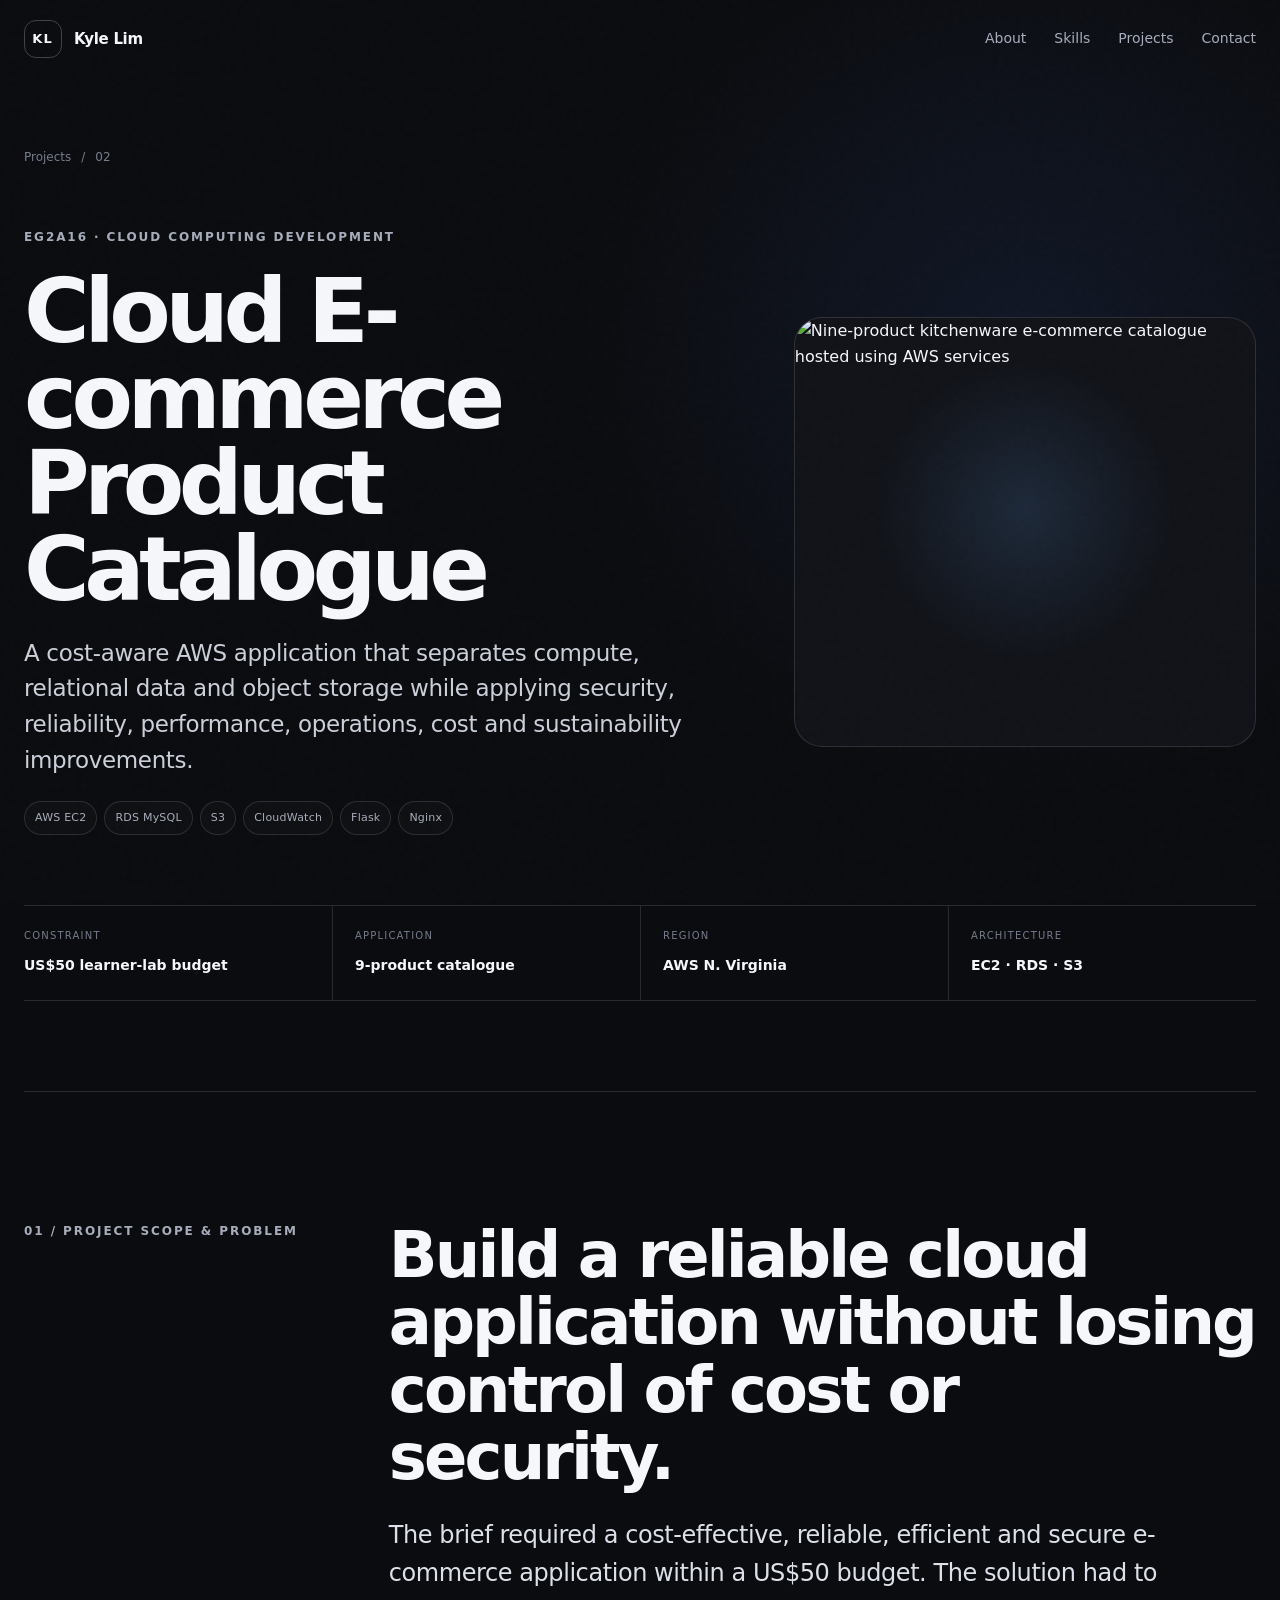
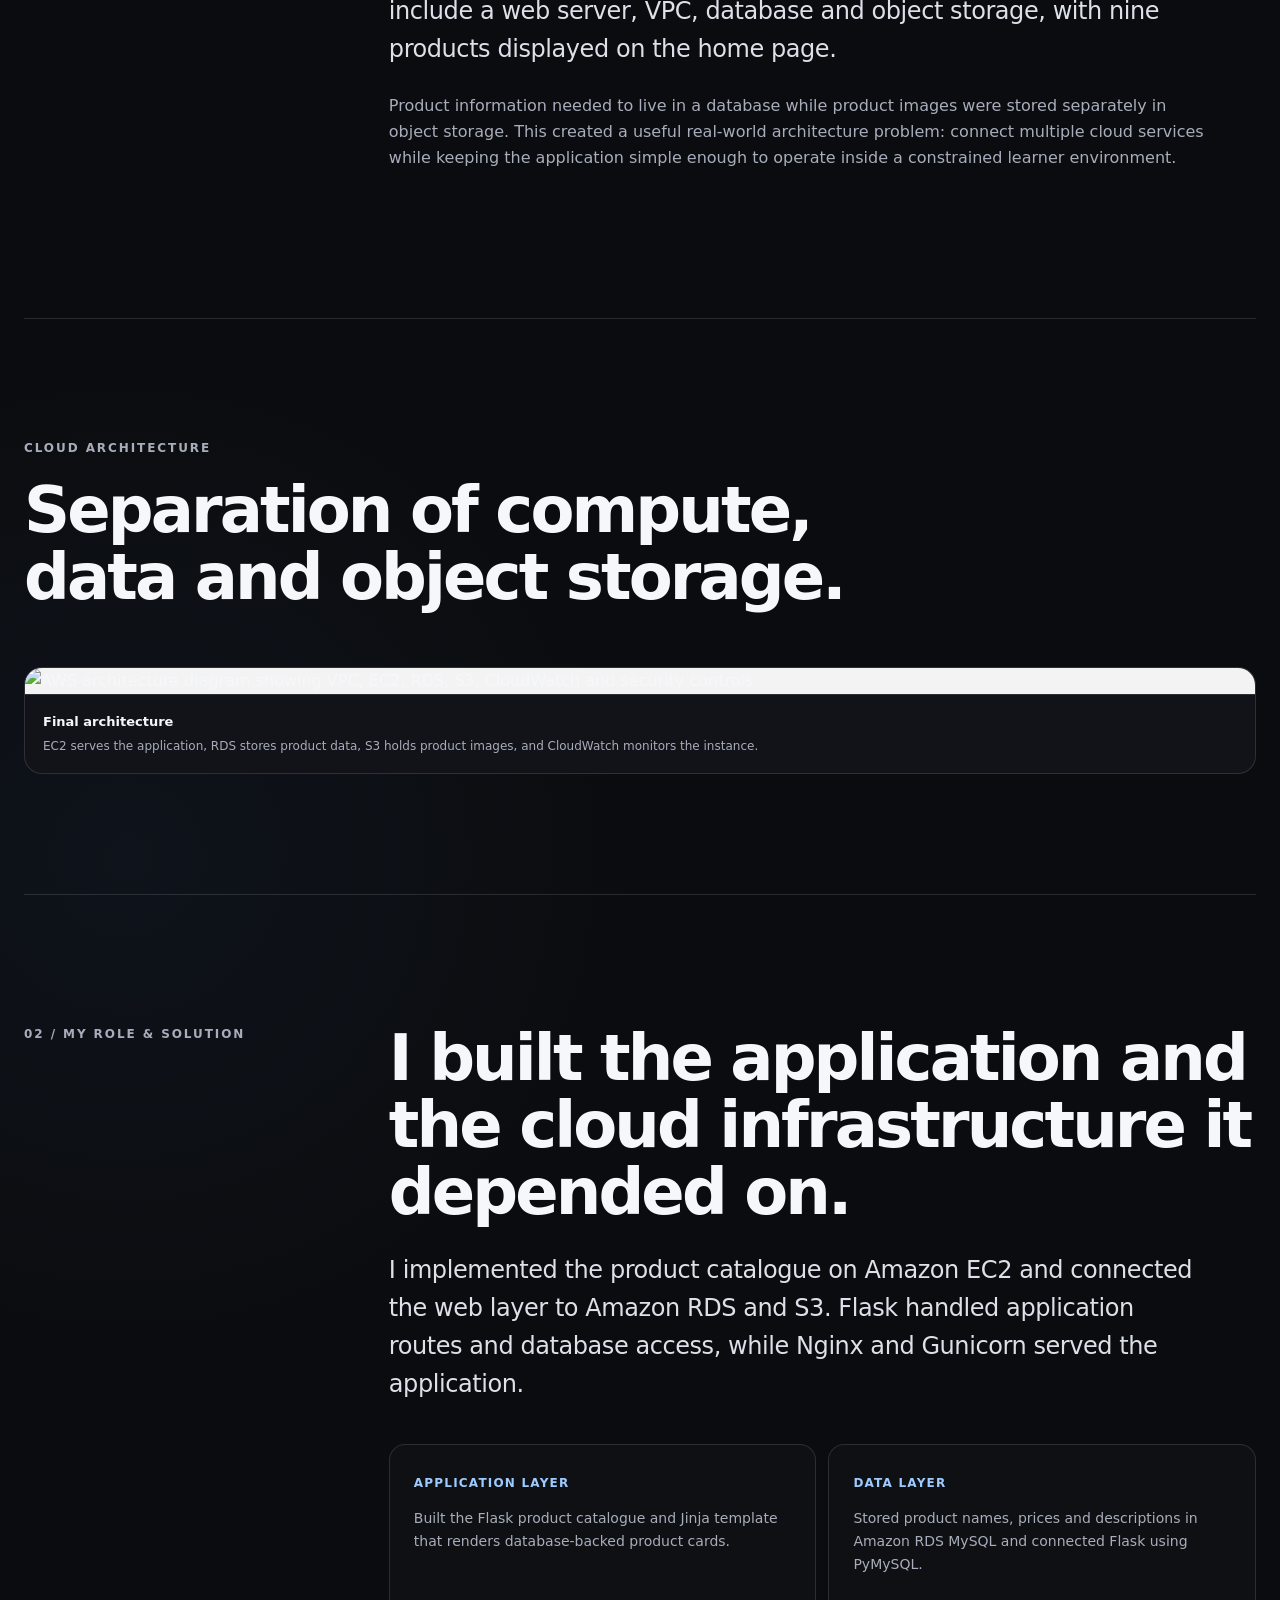
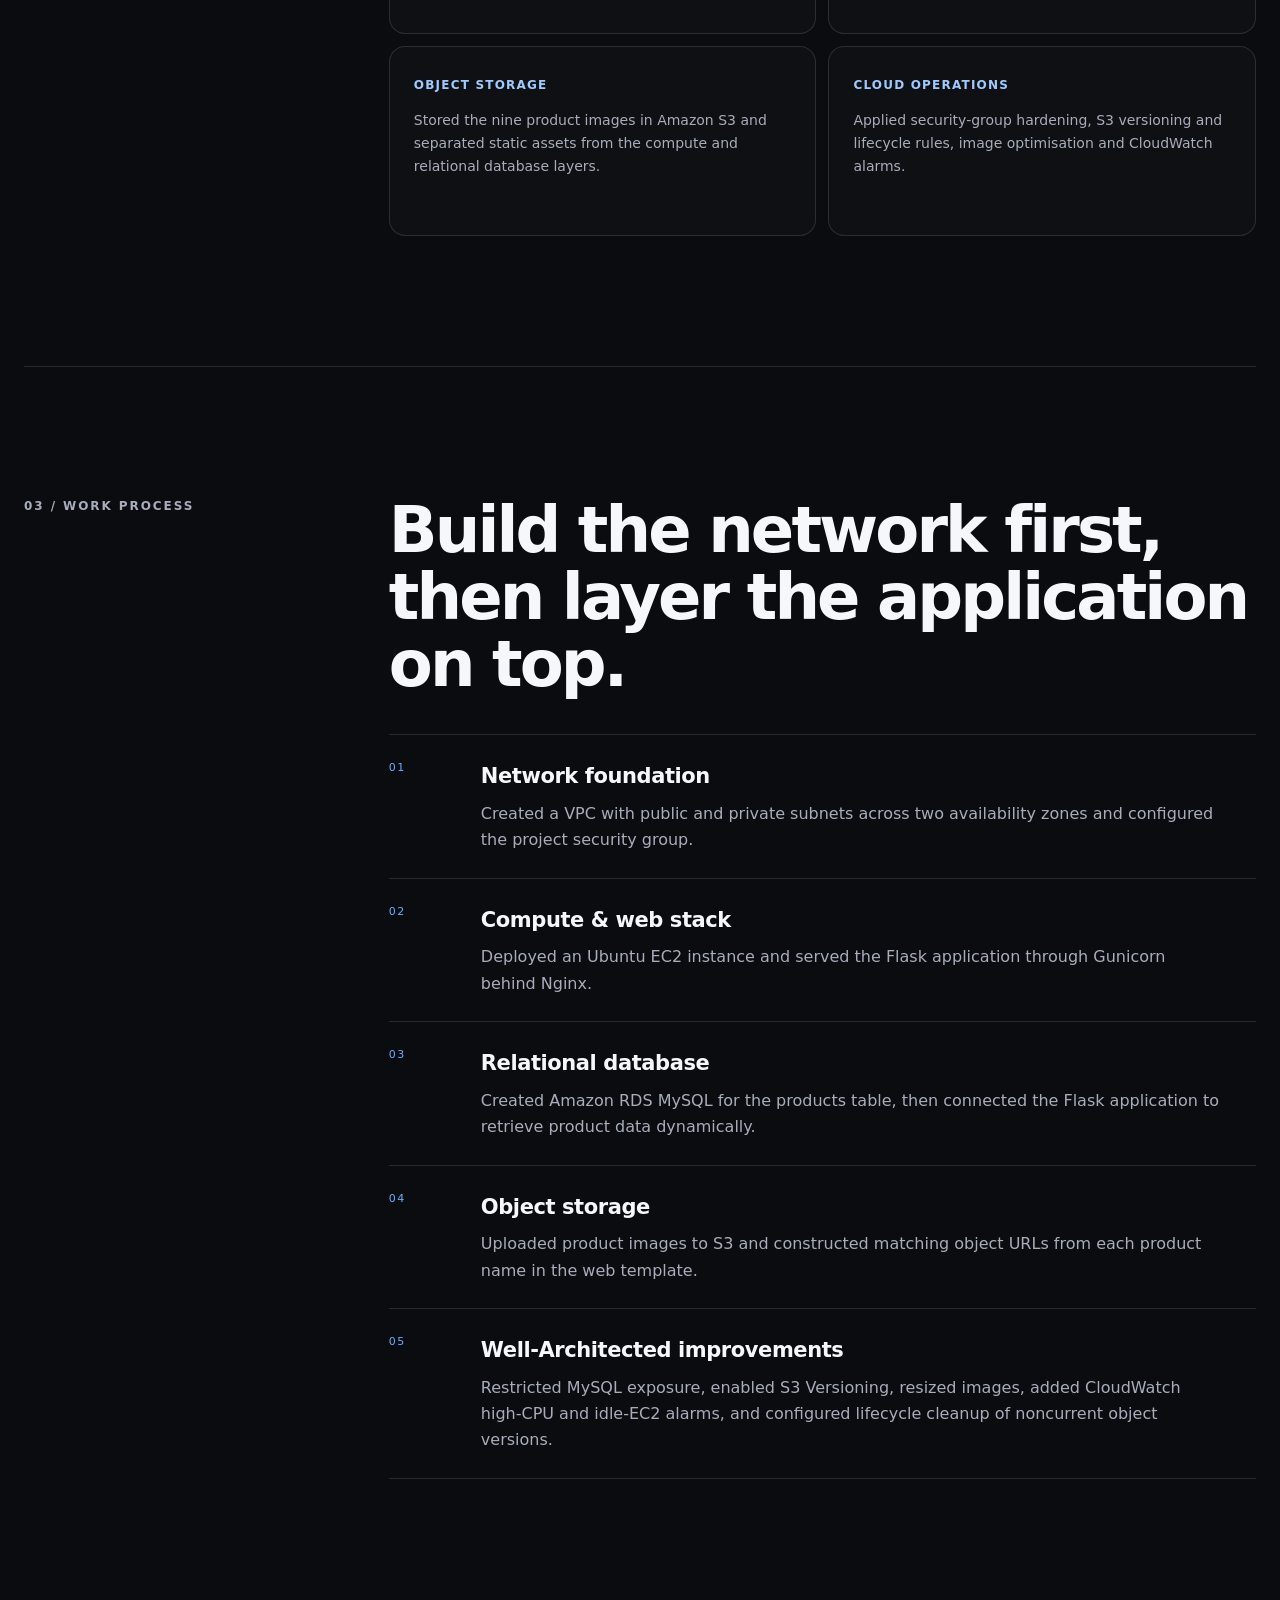
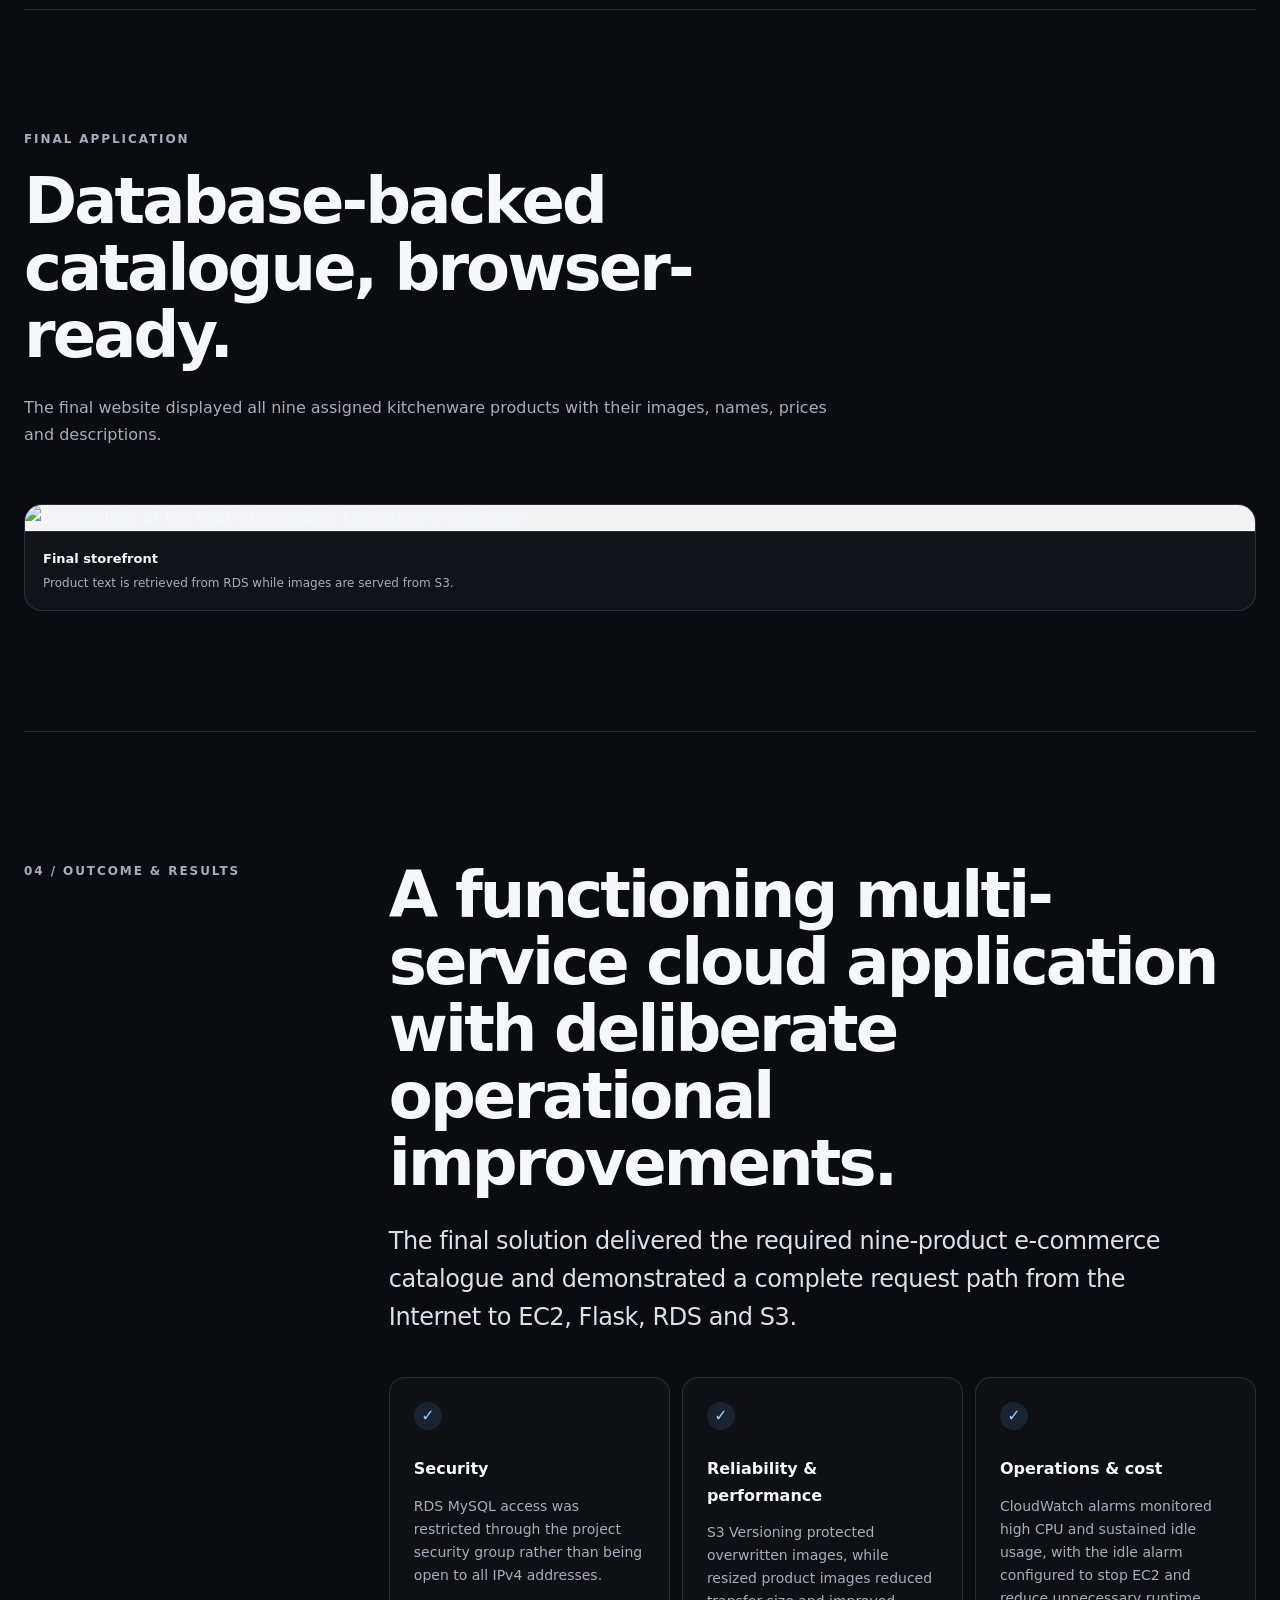
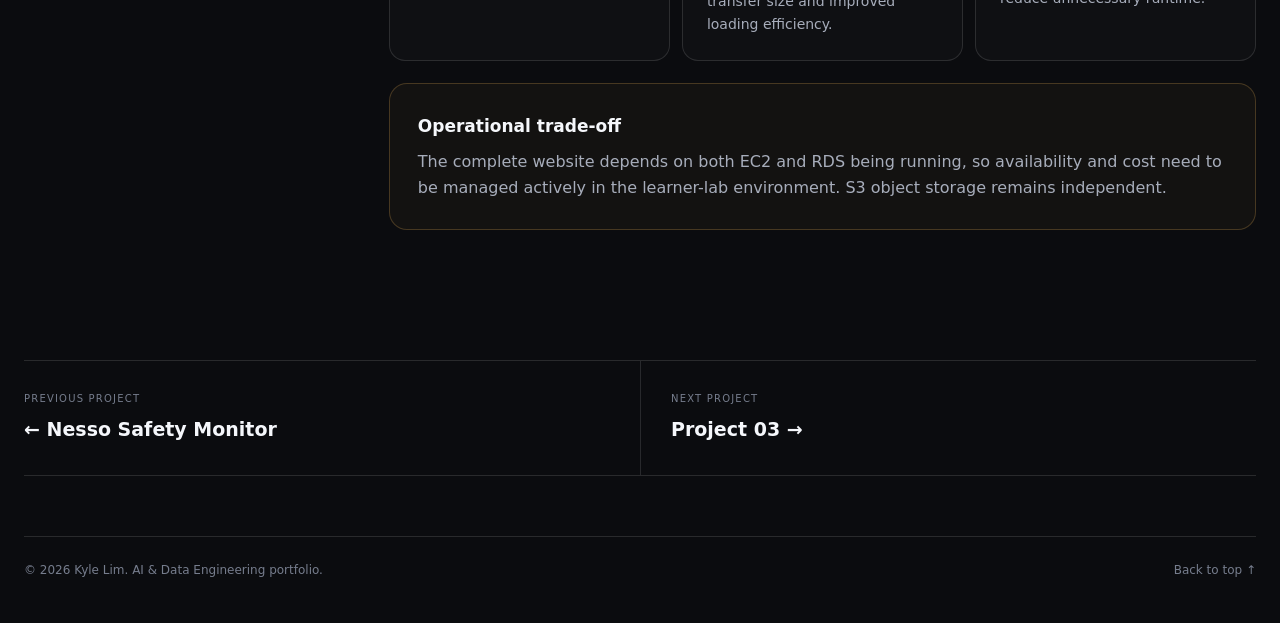
==== cloud.html @ de1dcc5e "Add files via upload" ====
<!doctype html>
<html lang="en">
<head>
  <meta charset="utf-8">
  <meta name="viewport" content="width=device-width, initial-scale=1">
  <meta name="description" content="Kyle Lim's AWS cloud computing project — a secure, cost-aware e-commerce product catalogue using EC2, RDS, S3 and CloudWatch.">
  <meta name="theme-color" content="#0b0c0f">
  <title>Cloud E-commerce Application — Kyle Lim</title>
  <link rel="icon" href="favicon.svg" type="image/svg+xml">
  <link rel="stylesheet" href="styles.css">
  <script src="profile-config.js" defer></script>
  <script src="script.js" defer></script>
</head>
<body>
  <a class="skip-link" href="#main">Skip to content</a>
  <div class="noise" aria-hidden="true"></div>
  <header class="site-header" data-header>
    <a class="brand" href="index.html" aria-label="Kyle Lim home"><span class="brand-mark">KL</span><span class="brand-name">Kyle Lim</span></a>
    <button class="menu-toggle" type="button" aria-label="Open navigation" aria-expanded="false" data-menu-toggle><span></span><span></span></button>
    <nav class="site-nav" data-nav aria-label="Primary navigation"><a href="index.html#about">About</a><a href="index.html#skills">Skills</a><a href="index.html#projects">Projects</a><a href="index.html#contact">Contact</a></nav>
  </header>

  <main id="main">
    <section class="case-hero section-shell cloud-case">
      <div class="case-breadcrumb reveal"><a href="index.html#projects">Projects</a><span>/</span><span>02</span></div>
      <div class="case-hero-grid">
        <div class="reveal">
          <div class="eyebrow">EG2A16 · CLOUD COMPUTING DEVELOPMENT</div>
          <h1>Cloud E-commerce Product Catalogue</h1>
          <p class="case-deck">A cost-aware AWS application that separates compute, relational data and object storage while applying security, reliability, performance, operations, cost and sustainability improvements.</p>
          <div class="case-tags"><span>AWS EC2</span><span>RDS MySQL</span><span>S3</span><span>CloudWatch</span><span>Flask</span><span>Nginx</span></div>
        </div>
        <div class="case-hero-visual case-hero-browser reveal reveal-delay">
          <img src="assets/cloud-storefront.jpg" alt="Nine-product kitchenware e-commerce catalogue hosted using AWS services">
        </div>
      </div>
      <div class="case-facts reveal">
        <div><span>Constraint</span><strong>US$50 learner-lab budget</strong></div>
        <div><span>Application</span><strong>9-product catalogue</strong></div>
        <div><span>Region</span><strong>AWS N. Virginia</strong></div>
        <div><span>Architecture</span><strong>EC2 · RDS · S3</strong></div>
      </div>
    </section>

    <section class="case-section section-shell">
      <div class="case-label reveal">01 / PROJECT SCOPE &amp; PROBLEM</div>
      <div class="case-copy reveal">
        <h2>Build a reliable cloud application without losing control of cost or security.</h2>
        <p class="large-copy">The brief required a cost-effective, reliable, efficient and secure e-commerce application within a US$50 budget. The solution had to include a web server, VPC, database and object storage, with nine products displayed on the home page.</p>
        <p>Product information needed to live in a database while product images were stored separately in object storage. This created a useful real-world architecture problem: connect multiple cloud services while keeping the application simple enough to operate inside a constrained learner environment.</p>
      </div>
    </section>

    <section class="media-section section-shell">
      <div class="section-heading reveal"><div class="section-kicker">CLOUD ARCHITECTURE</div><h2>Separation of compute, data and object storage.</h2></div>
      <figure class="media-card media-card-architecture reveal" data-lightbox>
        <img src="assets/cloud-architecture.jpg" alt="AWS architecture diagram showing VPC, EC2, RDS, S3, CloudWatch and security controls">
        <figcaption><strong>Final architecture</strong><span>EC2 serves the application, RDS stores product data, S3 holds product images, and CloudWatch monitors the instance.</span></figcaption>
      </figure>
    </section>

    <section class="case-section section-shell">
      <div class="case-label reveal">02 / MY ROLE &amp; SOLUTION</div>
      <div class="case-copy reveal">
        <h2>I built the application and the cloud infrastructure it depended on.</h2>
        <p class="large-copy">I implemented the product catalogue on Amazon EC2 and connected the web layer to Amazon RDS and S3. Flask handled application routes and database access, while Nginx and Gunicorn served the application.</p>
        <div class="role-grid">
          <article><span>Application layer</span><p>Built the Flask product catalogue and Jinja template that renders database-backed product cards.</p></article>
          <article><span>Data layer</span><p>Stored product names, prices and descriptions in Amazon RDS MySQL and connected Flask using PyMySQL.</p></article>
          <article><span>Object storage</span><p>Stored the nine product images in Amazon S3 and separated static assets from the compute and relational database layers.</p></article>
          <article><span>Cloud operations</span><p>Applied security-group hardening, S3 versioning and lifecycle rules, image optimisation and CloudWatch alarms.</p></article>
        </div>
      </div>
    </section>

    <section class="case-section section-shell">
      <div class="case-label reveal">03 / WORK PROCESS</div>
      <div class="case-copy reveal">
        <h2>Build the network first, then layer the application on top.</h2>
        <div class="process-list">
          <div class="process-step"><span>01</span><div><h3>Network foundation</h3><p>Created a VPC with public and private subnets across two availability zones and configured the project security group.</p></div></div>
          <div class="process-step"><span>02</span><div><h3>Compute &amp; web stack</h3><p>Deployed an Ubuntu EC2 instance and served the Flask application through Gunicorn behind Nginx.</p></div></div>
          <div class="process-step"><span>03</span><div><h3>Relational database</h3><p>Created Amazon RDS MySQL for the products table, then connected the Flask application to retrieve product data dynamically.</p></div></div>
          <div class="process-step"><span>04</span><div><h3>Object storage</h3><p>Uploaded product images to S3 and constructed matching object URLs from each product name in the web template.</p></div></div>
          <div class="process-step"><span>05</span><div><h3>Well-Architected improvements</h3><p>Restricted MySQL exposure, enabled S3 Versioning, resized images, added CloudWatch high-CPU and idle-EC2 alarms, and configured lifecycle cleanup of noncurrent object versions.</p></div></div>
        </div>
      </div>
    </section>

    <section class="media-section section-shell">
      <div class="section-heading reveal"><div class="section-kicker">FINAL APPLICATION</div><h2>Database-backed catalogue, browser-ready.</h2><p>The final website displayed all nine assigned kitchenware products with their images, names, prices and descriptions.</p></div>
      <figure class="media-card media-card-architecture reveal" data-lightbox>
        <img src="assets/cloud-storefront.jpg" alt="Screenshots of the final nine-product kitchenware catalogue">
        <figcaption><strong>Final storefront</strong><span>Product text is retrieved from RDS while images are served from S3.</span></figcaption>
      </figure>
    </section>

    <section class="case-section section-shell">
      <div class="case-label reveal">04 / OUTCOME &amp; RESULTS</div>
      <div class="case-copy reveal">
        <h2>A functioning multi-service cloud application with deliberate operational improvements.</h2>
        <p class="large-copy">The final solution delivered the required nine-product e-commerce catalogue and demonstrated a complete request path from the Internet to EC2, Flask, RDS and S3.</p>
        <div class="outcome-grid">
          <article><span class="outcome-icon">✓</span><strong>Security</strong><p>RDS MySQL access was restricted through the project security group rather than being open to all IPv4 addresses.</p></article>
          <article><span class="outcome-icon">✓</span><strong>Reliability &amp; performance</strong><p>S3 Versioning protected overwritten images, while resized product images reduced transfer size and improved loading efficiency.</p></article>
          <article><span class="outcome-icon">✓</span><strong>Operations &amp; cost</strong><p>CloudWatch alarms monitored high CPU and sustained idle usage, with the idle alarm configured to stop EC2 and reduce unnecessary runtime.</p></article>
        </div>
        <div class="limitations"><h3>Operational trade-off</h3><p>The complete website depends on both EC2 and RDS being running, so availability and cost need to be managed actively in the learner-lab environment. S3 object storage remains independent.</p></div>
      </div>
    </section>

    <nav class="next-project section-shell" aria-label="Project navigation">
      <a href="nesso.html"><span>Previous project</span><strong>← Nesso Safety Monitor</strong></a>
      <a href="project3.html"><span>Next project</span><strong>Project 03 →</strong></a>
    </nav>
  </main>
  <footer class="site-footer section-shell"><p>© 2026 Kyle Lim. AI &amp; Data Engineering portfolio.</p><a href="#main">Back to top ↑</a></footer>
  <div class="lightbox" data-lightbox-modal aria-hidden="true"><button type="button" aria-label="Close image" data-lightbox-close>×</button><img alt="Expanded project image" data-lightbox-image></div>
</body>
</html>
---- styles.css ----
:root {
  --bg: #0b0c0f;
  --bg-soft: #111318;
  --panel: #151820;
  --panel-2: #1a1e27;
  --text: #f5f7fb;
  --muted: #a7adbb;
  --muted-2: #767d8d;
  --line: rgba(255,255,255,.12);
  --line-strong: rgba(255,255,255,.22);
  --accent: #68adff;
  --accent-2: #9ecbff;
  --max: 1240px;
  --radius: 22px;
  --header-h: 78px;
}
* { box-sizing: border-box; }
html { scroll-behavior: smooth; }
body {
  margin: 0;
  color: var(--text);
  background:
    radial-gradient(circle at 80% 5%, rgba(72,126,255,.10), transparent 28rem),
    radial-gradient(circle at 10% 35%, rgba(73,162,255,.05), transparent 32rem),
    var(--bg);
  font-family: Inter, ui-sans-serif, system-ui, -apple-system, BlinkMacSystemFont, "Segoe UI", sans-serif;
  font-size: 16px;
  line-height: 1.65;
  text-rendering: optimizeLegibility;
}
a { color: inherit; text-decoration: none; }
img, video { display: block; max-width: 100%; }
button { font: inherit; }
::selection { background: var(--accent); color: #07101a; }
.noise { position: fixed; inset: 0; pointer-events: none; z-index: 99; opacity: .025; background-image: url("data:image/svg+xml,%3Csvg viewBox='0 0 180 180' xmlns='http://www.w3.org/2000/svg'%3E%3Cfilter id='n'%3E%3CfeTurbulence type='fractalNoise' baseFrequency='.9' numOctaves='4' stitchTiles='stitch'/%3E%3C/filter%3E%3Crect width='100%25' height='100%25' filter='url(%23n)' opacity='.7'/%3E%3C/svg%3E"); }
.skip-link { position: fixed; top: 10px; left: 10px; z-index: 200; padding: 10px 14px; color: #000; background: #fff; transform: translateY(-150%); transition: transform .2s ease; border-radius: 8px; }
.skip-link:focus { transform: translateY(0); }
.section-shell { width: min(calc(100% - 48px), var(--max)); margin-inline: auto; }
.site-header { position: sticky; top: 0; z-index: 80; height: var(--header-h); display: flex; align-items: center; justify-content: space-between; width: min(calc(100% - 48px), var(--max)); margin-inline: auto; transition: background .25s ease, border-color .25s ease, backdrop-filter .25s ease; }
.site-header.scrolled { background: rgba(11,12,15,.78); border-bottom: 1px solid var(--line); backdrop-filter: blur(18px); width: 100%; padding-inline: max(24px, calc((100vw - var(--max))/2)); }
.brand { display: inline-flex; align-items: center; gap: 12px; font-weight: 760; letter-spacing: -.02em; }
.brand-mark { display: grid; place-items: center; width: 38px; height: 38px; border: 1px solid var(--line-strong); border-radius: 12px; font-size: 13px; letter-spacing: .08em; }
.brand-name { font-size: 15px; }
.site-nav { display: flex; align-items: center; gap: 28px; color: var(--muted); font-size: 14px; }
.site-nav a { position: relative; transition: color .2s ease; }
.site-nav a::after { content: ""; position: absolute; left: 0; right: 100%; bottom: -6px; height: 1px; background: var(--text); transition: right .2s ease; }
.site-nav a:hover, .site-nav a:focus-visible { color: var(--text); }
.site-nav a:hover::after, .site-nav a:focus-visible::after { right: 0; }
.menu-toggle { display: none; width: 42px; height: 42px; border: 1px solid var(--line); border-radius: 12px; background: transparent; color: #fff; padding: 12px; }
.menu-toggle span { display: block; height: 1px; background: currentColor; margin: 5px 0; }
.hero { position: relative; min-height: calc(100vh - var(--header-h)); display: grid; grid-template-columns: 1.15fr .65fr; gap: clamp(48px, 7vw, 110px); align-items: center; padding: 90px 0 120px; overflow: hidden; }
.hero-grid { position: absolute; width: 680px; height: 680px; right: -210px; top: 5%; opacity: .16; background-image: linear-gradient(var(--line) 1px, transparent 1px), linear-gradient(90deg, var(--line) 1px, transparent 1px); background-size: 42px 42px; mask-image: radial-gradient(circle, #000 0%, transparent 70%); pointer-events: none; }
.eyebrow, .section-kicker, .case-label { font-size: 12px; text-transform: uppercase; letter-spacing: .16em; color: var(--muted); font-weight: 730; }
.status-dot { display: inline-block; width: 7px; height: 7px; background: var(--accent); border-radius: 50%; margin-right: 8px; box-shadow: 0 0 18px rgba(104,173,255,.7); }
.hero h1, .case-hero h1, .placeholder-page h1 { margin: 20px 0 24px; font-size: clamp(54px, 7.2vw, 104px); line-height: .96; letter-spacing: -.062em; max-width: 950px; }
.text-accent { color: var(--accent-2); }
.hero-lede, .case-deck { max-width: 740px; font-size: clamp(18px, 2vw, 23px); line-height: 1.55; color: #cbd0da; letter-spacing: -.015em; }
.hero-lede strong { color: #fff; }
.hero-actions { display: flex; flex-wrap: wrap; gap: 12px; margin-top: 34px; }
.button { display: inline-flex; gap: 12px; align-items: center; justify-content: center; padding: 13px 18px; border-radius: 12px; border: 1px solid var(--line); font-size: 14px; font-weight: 700; transition: transform .2s ease, border-color .2s ease, background .2s ease; }
.button:hover { transform: translateY(-2px); }
.button-primary { background: #f7f8fa; color: #0a0c10; border-color: #f7f8fa; }
.button-ghost:hover { border-color: var(--line-strong); background: rgba(255,255,255,.04); }
.profile-link.is-placeholder { opacity: .55; cursor: not-allowed; }
.profile-link.is-placeholder::after { content: " · add link"; font-size: 10px; color: var(--muted-2); }
.hero-proof { display: flex; flex-wrap: wrap; gap: 8px; margin-top: 42px; }
.hero-proof span, .project-tags span, .case-tags span { padding: 7px 10px; border: 1px solid var(--line); border-radius: 999px; font-size: 11px; letter-spacing: .02em; color: var(--muted); background: rgba(255,255,255,.018); }
.portrait-card { align-self: stretch; max-height: 610px; min-height: 500px; background: linear-gradient(145deg, rgba(255,255,255,.06), rgba(255,255,255,.015)); border: 1px solid var(--line); border-radius: 28px; overflow: hidden; display: grid; grid-template-rows: 1fr auto; box-shadow: 0 35px 80px rgba(0,0,0,.28); }
.portrait-placeholder { display: grid; place-items: end start; position: relative; min-height: 430px; padding: 30px; background: radial-gradient(circle at 50% 40%, rgba(104,173,255,.13), transparent 32%), linear-gradient(135deg,#171a21,#0f1116); }
.portrait-crosshair { position: absolute; inset: 14%; border: 1px dashed rgba(255,255,255,.17); border-radius: 50% 50% 42% 42%; }
.portrait-crosshair::before, .portrait-crosshair::after { content:""; position:absolute; background:rgba(255,255,255,.13); }
.portrait-crosshair::before { width:1px; top:-14%; bottom:-14%; left:50%; }
.portrait-crosshair::after { height:1px; left:-14%; right:-14%; top:50%; }
.portrait-placeholder p { position: relative; z-index: 1; margin: 0; font-size: 13px; color: var(--muted); }
.portrait-placeholder strong { color: #fff; font-size: 16px; }
.portrait-meta { display: flex; justify-content: space-between; gap: 20px; padding: 18px 20px; border-top: 1px solid var(--line); font-size: 12px; color: var(--muted); }
.split-section { display: grid; grid-template-columns: .34fr 1fr; gap: 70px; padding: 130px 0; border-top: 1px solid var(--line); }
.section-content { max-width: 900px; }
.section-content h2, .section-heading h2, .architecture-section h2, .case-copy h2, .contact-copy h2, .todo-box h2 { margin: 0 0 26px; font-size: clamp(36px, 5vw, 68px); line-height: 1.05; letter-spacing: -.045em; }
.section-content p, .section-heading p, .case-copy > p, .contact-copy p { color: var(--muted); max-width: 820px; }
.large-copy { color: #dce0e8 !important; font-size: clamp(19px, 2vw, 24px); line-height: 1.58; letter-spacing: -.018em; }
.about-cards { display: grid; grid-template-columns: repeat(2, minmax(0,1fr)); gap: 12px; margin-top: 40px; }
.mini-card { padding: 22px; border: 1px solid var(--line); border-radius: 16px; background: rgba(255,255,255,.018); }
.mini-card strong { display: block; margin-top: 7px; font-size: 16px; line-height: 1.35; }
.mini-label { color: var(--muted-2); text-transform: uppercase; letter-spacing: .12em; font-size: 10px; }
.skills-section { padding: 120px 0; border-top: 1px solid var(--line); }
.skills-grid { display: grid; grid-template-columns: repeat(auto-fit,minmax(220px,1fr)); gap: 12px; margin-top: 34px; }
.skill-card { min-height: 270px; padding: 24px; border: 1px solid var(--line); border-radius: 18px; background: linear-gradient(150deg,rgba(255,255,255,.035),rgba(255,255,255,.01)); display: flex; flex-direction: column; }
.skill-index { font-size: 11px; color: var(--accent); letter-spacing: .14em; }
.skill-card h3 { margin: auto 0 12px; font-size: 22px; letter-spacing: -.025em; }
.skill-card p { margin: 0; color: var(--muted); font-size: 14px; }
.projects-section { padding: 130px 0; border-top: 1px solid var(--line); }
.section-heading { max-width: 850px; margin-bottom: 56px; }
.section-heading .section-kicker { margin-bottom: 18px; }
.project-card { border: 1px solid var(--line); border-radius: 24px; overflow: hidden; background: rgba(255,255,255,.018); }
.project-card-featured { display: grid; grid-template-columns: 1.05fr .95fr; min-height: 520px; }
.project-media { position: relative; min-height: 390px; overflow: hidden; background: radial-gradient(circle at 50% 45%,rgba(104,173,255,.14),transparent 45%), #111319; }
.project-media img { width: 100%; height: 100%; object-fit: cover; transition: transform .7s cubic-bezier(.2,.7,.2,1), filter .5s ease; }
.project-card-featured .project-media img { object-fit: contain; padding: 12%; }
.project-media-overlay { position: absolute; inset: 0; background: linear-gradient(to top,rgba(0,0,0,.3),transparent 40%); pointer-events:none; }
.project-media:hover img { transform: scale(1.035); }
.project-number { position: absolute; top: 18px; left: 18px; width: 44px; height: 44px; display: grid; place-items: center; border-radius: 12px; border: 1px solid rgba(255,255,255,.2); background: rgba(5,7,10,.55); backdrop-filter: blur(10px); font-size: 12px; }
.project-info { padding: clamp(28px,4vw,54px); display: flex; flex-direction: column; align-items: flex-start; }
.project-tags, .case-tags { display: flex; flex-wrap: wrap; gap: 7px; }
.project-info h3 { margin: 22px 0 16px; font-size: clamp(28px,3vw,44px); line-height: 1.05; letter-spacing: -.045em; }
.project-info p { color: var(--muted); max-width: 560px; }
.project-role { margin-top: auto; padding-top: 28px; display: grid; gap: 4px; }
.project-role span { color: var(--muted-2); font-size: 11px; text-transform: uppercase; letter-spacing: .1em; }
.project-role strong { font-size: 14px; }
.text-link { margin-top: 24px; font-size: 14px; font-weight: 750; border-bottom: 1px solid var(--line-strong); padding-bottom: 4px; }
.project-grid-two { display: grid; grid-template-columns: repeat(2,minmax(0,1fr)); gap: 14px; margin-top: 14px; }
.project-card-compact .project-media { height: 310px; min-height: 0; }
.cloud-media img { object-fit: cover; object-position: center; }
.project-placeholder { border-style: dashed; }
.placeholder-media { display: grid; place-items: center; background: linear-gradient(135deg,#11141a,#161a23); }
.placeholder-symbol, .placeholder-big { font-size: clamp(80px,12vw,190px); line-height: 1; font-weight: 820; letter-spacing: -.08em; color: rgba(255,255,255,.045); }
.statement-section { padding: 140px 0; border-top: 1px solid var(--line); border-bottom: 1px solid var(--line); }
.statement-label { color: var(--accent); font-size: 11px; letter-spacing: .16em; font-weight: 760; }
.statement-section blockquote { margin: 18px 0 0; max-width: 1050px; font-size: clamp(36px,5.5vw,74px); line-height: 1.05; letter-spacing: -.05em; }
.contact-section { display: grid; grid-template-columns: 1fr 1fr; gap: 80px; padding: 130px 0; }
.contact-links { border-top: 1px solid var(--line); }
.contact-link { display: flex; justify-content: space-between; align-items: center; border-bottom: 1px solid var(--line); padding: 22px 2px; font-size: 22px; transition: padding .2s ease, color .2s ease; }
.contact-link:hover { padding-left: 10px; color: var(--accent-2); }
.site-footer { padding: 24px 0 42px; border-top: 1px solid var(--line); display: flex; justify-content: space-between; gap: 20px; color: var(--muted-2); font-size: 12px; }
.site-footer p { margin: 0; }
/* case studies */
.case-hero { padding: 70px 0 90px; }
.case-breadcrumb { display:flex; gap:10px; color:var(--muted-2); font-size:12px; margin-bottom: 60px; }
.case-breadcrumb a:hover { color:var(--text); }
.case-hero-grid { display:grid; grid-template-columns:1.06fr .7fr; gap:70px; align-items:center; }
.case-hero h1 { font-size: clamp(52px,7vw,96px); }
.case-hero-visual { min-height: 430px; border:1px solid var(--line); border-radius:28px; background:radial-gradient(circle at 50% 45%,rgba(104,173,255,.14),transparent 45%),#111319; display:grid; place-items:center; overflow:hidden; }
.case-hero-visual img { width:80%; height:80%; object-fit:contain; }
.case-hero-browser img { width:100%; height:100%; object-fit:cover; }
.case-facts { display:grid; grid-template-columns:repeat(4,minmax(0,1fr)); border-top:1px solid var(--line); border-bottom:1px solid var(--line); margin-top:70px; }
.case-facts div { padding:22px 18px 22px 0; }
.case-facts div + div { border-left:1px solid var(--line); padding-left:22px; }
.case-facts span { display:block; color:var(--muted-2); font-size:10px; letter-spacing:.12em; text-transform:uppercase; margin-bottom:7px; }
.case-facts strong { font-size:14px; }
.case-section { display:grid; grid-template-columns:.34fr 1fr; gap:70px; padding:130px 0; border-top:1px solid var(--line); }
.case-copy { max-width:900px; }
.role-grid, .outcome-grid { display:grid; grid-template-columns:repeat(2,minmax(0,1fr)); gap:12px; margin-top:40px; }
.role-grid article, .outcome-grid article { padding:24px; min-height:190px; border:1px solid var(--line); border-radius:16px; background:rgba(255,255,255,.018); }
.role-grid article span { color:var(--accent-2); font-size:12px; text-transform:uppercase; letter-spacing:.1em; font-weight:700; }
.role-grid p, .outcome-grid p { color:var(--muted); font-size:14px; margin:12px 0 0; }
.architecture-section { padding:110px 0; border-top:1px solid var(--line); }
.architecture-section h2 { margin-top:16px; max-width:800px; }
.pipeline { display:grid; grid-template-columns:1fr auto 1fr auto 1.15fr auto 1.25fr auto 1fr; gap:9px; align-items:stretch; margin-top:48px; }
.pipeline-node { min-height:155px; padding:20px; border:1px solid var(--line); border-radius:16px; display:flex; flex-direction:column; background:linear-gradient(145deg,rgba(255,255,255,.035),rgba(255,255,255,.012)); }
.node-no { color:var(--accent); font-size:10px; letter-spacing:.12em; }
.pipeline-node strong { margin-top:auto; font-size:17px; }
.pipeline-node small { color:var(--muted); font-size:11px; margin-top:5px; line-height:1.4; }
.pipeline-arrow { display:grid; place-items:center; color:var(--muted-2); }
.process-list { margin-top:36px; border-top:1px solid var(--line); }
.process-step { display:grid; grid-template-columns:72px 1fr; gap:20px; padding:24px 0; border-bottom:1px solid var(--line); }
.process-step > span { color:var(--accent); font-size:11px; letter-spacing:.12em; }
.process-step h3 { margin:0 0 7px; font-size:21px; letter-spacing:-.02em; }
.process-step p { margin:0; color:var(--muted); max-width:740px; }
.media-section { padding:120px 0; border-top:1px solid var(--line); }
.media-grid { display:grid; grid-template-columns:repeat(2,minmax(0,1fr)); gap:12px; }
.media-card { margin:0; border:1px solid var(--line); border-radius:18px; overflow:hidden; background:#111319; cursor:zoom-in; }
.media-card img { width:100%; aspect-ratio:16/9; object-fit:cover; }
.media-card-wide { grid-column:span 2; }
.media-card-wide img { aspect-ratio:2.2/1; object-fit:cover; }
.media-card-architecture img { aspect-ratio:auto; max-height:780px; object-fit:contain; background:#f3f3f3; }
.media-card figcaption { display:grid; gap:4px; padding:16px 18px; border-top:1px solid var(--line); }
.media-card figcaption strong { font-size:13px; }
.media-card figcaption span { color:var(--muted); font-size:12px; }
.video-card { margin-top:12px; display:grid; grid-template-columns:1.55fr .45fr; border:1px solid var(--line); border-radius:18px; overflow:hidden; background:#111319; }
.video-card video { width:100%; height:100%; max-height:620px; background:#050506; }
.video-caption { padding:26px; border-left:1px solid var(--line); align-self:stretch; }
.video-caption span { color:var(--accent-2); font-size:12px; font-weight:700; text-transform:uppercase; letter-spacing:.1em; }
.video-caption p { color:var(--muted); font-size:14px; }
.outcome-grid { grid-template-columns:repeat(3,minmax(0,1fr)); }
.outcome-icon { display:grid; place-items:center; width:28px; height:28px; border-radius:50%; background:rgba(104,173,255,.12); color:var(--accent-2); margin-bottom:26px; }
.outcome-grid strong { display:block; font-size:16px; }
.limitations { margin-top:22px; padding:28px; border:1px solid rgba(255,193,92,.22); background:rgba(255,193,92,.035); border-radius:18px; }
.limitations h3 { margin:0 0 8px; font-size:17px; }
.limitations p { margin:0; color:var(--muted); }
.next-project { display:grid; grid-template-columns:1fr 1fr; border-top:1px solid var(--line); border-bottom:1px solid var(--line); margin-bottom:60px; }
.next-project a { padding:30px 0; display:flex; flex-direction:column; gap:6px; }
.next-project a + a { border-left:1px solid var(--line); padding-left:30px; }
.next-project span { color:var(--muted-2); font-size:10px; text-transform:uppercase; letter-spacing:.12em; }
.next-project strong { font-size:19px; }
.lightbox { position:fixed; inset:0; z-index:150; background:rgba(0,0,0,.9); display:none; place-items:center; padding:60px; }
.lightbox.open { display:grid; }
.lightbox img { max-width:min(1400px,95vw); max-height:85vh; border-radius:10px; box-shadow:0 25px 90px rgba(0,0,0,.55); }
.lightbox button { position:absolute; top:22px; right:28px; width:46px; height:46px; border:1px solid var(--line-strong); color:#fff; background:rgba(255,255,255,.05); border-radius:50%; font-size:28px; cursor:pointer; }
.placeholder-page { padding:70px 0 120px; }
.placeholder-page-grid { display:grid; grid-template-columns:1fr .35fr; gap:60px; align-items:center; min-height:530px; }
.todo-box { max-width:920px; padding-top:70px; border-top:1px solid var(--line); }
.todo-box ol { list-style:none; padding:0; margin:35px 0 0; counter-reset:todo; }
.todo-box li { counter-increment:todo; display:grid; grid-template-columns:280px 1fr; gap:30px; padding:22px 0; border-top:1px solid var(--line); }
.todo-box li::before { content:"0" counter(todo); color:var(--accent); font-size:11px; letter-spacing:.12em; grid-column:1; }
.todo-box li strong { grid-column:1; }
.todo-box li span { grid-column:2; grid-row:1 / span 2; color:var(--muted); }
.submission-warning { max-width:920px; margin-top:40px; padding:18px 20px; border:1px solid rgba(255,193,92,.25); border-radius:14px; color:#d8c39f; background:rgba(255,193,92,.04); }
/* reveal */
.reveal { opacity:0; transform:translateY(18px); transition:opacity .75s ease, transform .75s cubic-bezier(.2,.7,.2,1); }
.reveal.visible { opacity:1; transform:none; }
.reveal-delay { transition-delay:.12s; }
.reveal-delay-1 { transition-delay:.08s; }.reveal-delay-2 { transition-delay:.16s; }.reveal-delay-3 { transition-delay:.24s; }
@media (max-width: 980px) {
  .hero, .case-hero-grid { grid-template-columns:1fr; }
  .hero { padding-top:70px; }
  .portrait-card { min-height:420px; max-height:none; }
  .portrait-placeholder { min-height:350px; }
  .skills-grid { grid-template-columns:repeat(2,1fr); }
  .project-card-featured { grid-template-columns:1fr; }
  .project-card-featured .project-media { min-height:410px; }
  .project-grid-two { grid-template-columns:1fr; }
  .case-facts { grid-template-columns:repeat(2,1fr); }
  .case-facts div:nth-child(3) { border-left:0; border-top:1px solid var(--line); }
  .case-facts div:nth-child(4) { border-top:1px solid var(--line); }
  .pipeline { grid-template-columns:1fr; }
  .pipeline-arrow { transform:rotate(90deg); min-height:20px; }
  .video-card { grid-template-columns:1fr; }
  .video-caption { border-left:0; border-top:1px solid var(--line); }
  .outcome-grid { grid-template-columns:1fr; }
  .placeholder-page-grid { grid-template-columns:1fr; }
  .placeholder-big { display:none; }
}
@media (max-width: 720px) {
  .section-shell, .site-header { width:min(calc(100% - 30px),var(--max)); }
  .site-header.scrolled { padding-inline:15px; }
  .menu-toggle { display:block; }
  .site-nav { position:fixed; inset:var(--header-h) 15px auto; display:none; flex-direction:column; align-items:stretch; gap:0; border:1px solid var(--line); background:rgba(15,17,22,.97); backdrop-filter:blur(18px); border-radius:16px; padding:8px; }
  .site-nav.open { display:flex; }
  .site-nav a { padding:13px 12px; }
  .site-nav a::after { display:none; }
  .brand-name { display:none; }
  .hero { min-height:auto; padding:70px 0 90px; }
  .hero h1, .case-hero h1, .placeholder-page h1 { font-size:clamp(46px,14vw,70px); }
  .split-section, .case-section, .contact-section { grid-template-columns:1fr; gap:28px; padding:90px 0; }
  .about-cards, .skills-grid, .role-grid, .media-grid { grid-template-columns:1fr; }
  .skill-card { min-height:220px; }
  .media-card-wide { grid-column:auto; }
  .media-card-wide img { aspect-ratio:16/10; }
  .project-card-compact .project-media { height:270px; }
  .statement-section { padding:100px 0; }
  .case-breadcrumb { margin-bottom:35px; }
  .case-hero { padding:40px 0 70px; }
  .case-hero-visual { min-height:320px; }
  .case-facts { grid-template-columns:1fr; }
  .case-facts div + div, .case-facts div:nth-child(3) { border-left:0; border-top:1px solid var(--line); padding-left:0; }
  .process-step { grid-template-columns:42px 1fr; }
  .next-project { grid-template-columns:1fr; }
  .next-project a + a { border-left:0; border-top:1px solid var(--line); padding-left:0; }
  .todo-box li { grid-template-columns:1fr; gap:8px; }
  .todo-box li::before, .todo-box li strong, .todo-box li span { grid-column:1; grid-row:auto; }
  .lightbox { padding:18px; }
  .site-footer { flex-direction:column; }
}
@media (prefers-reduced-motion: reduce) {
  html { scroll-behavior:auto; }
  *, *::before, *::after { animation-duration:.01ms !important; animation-iteration-count:1 !important; transition-duration:.01ms !important; }
  .reveal { opacity:1; transform:none; }
}
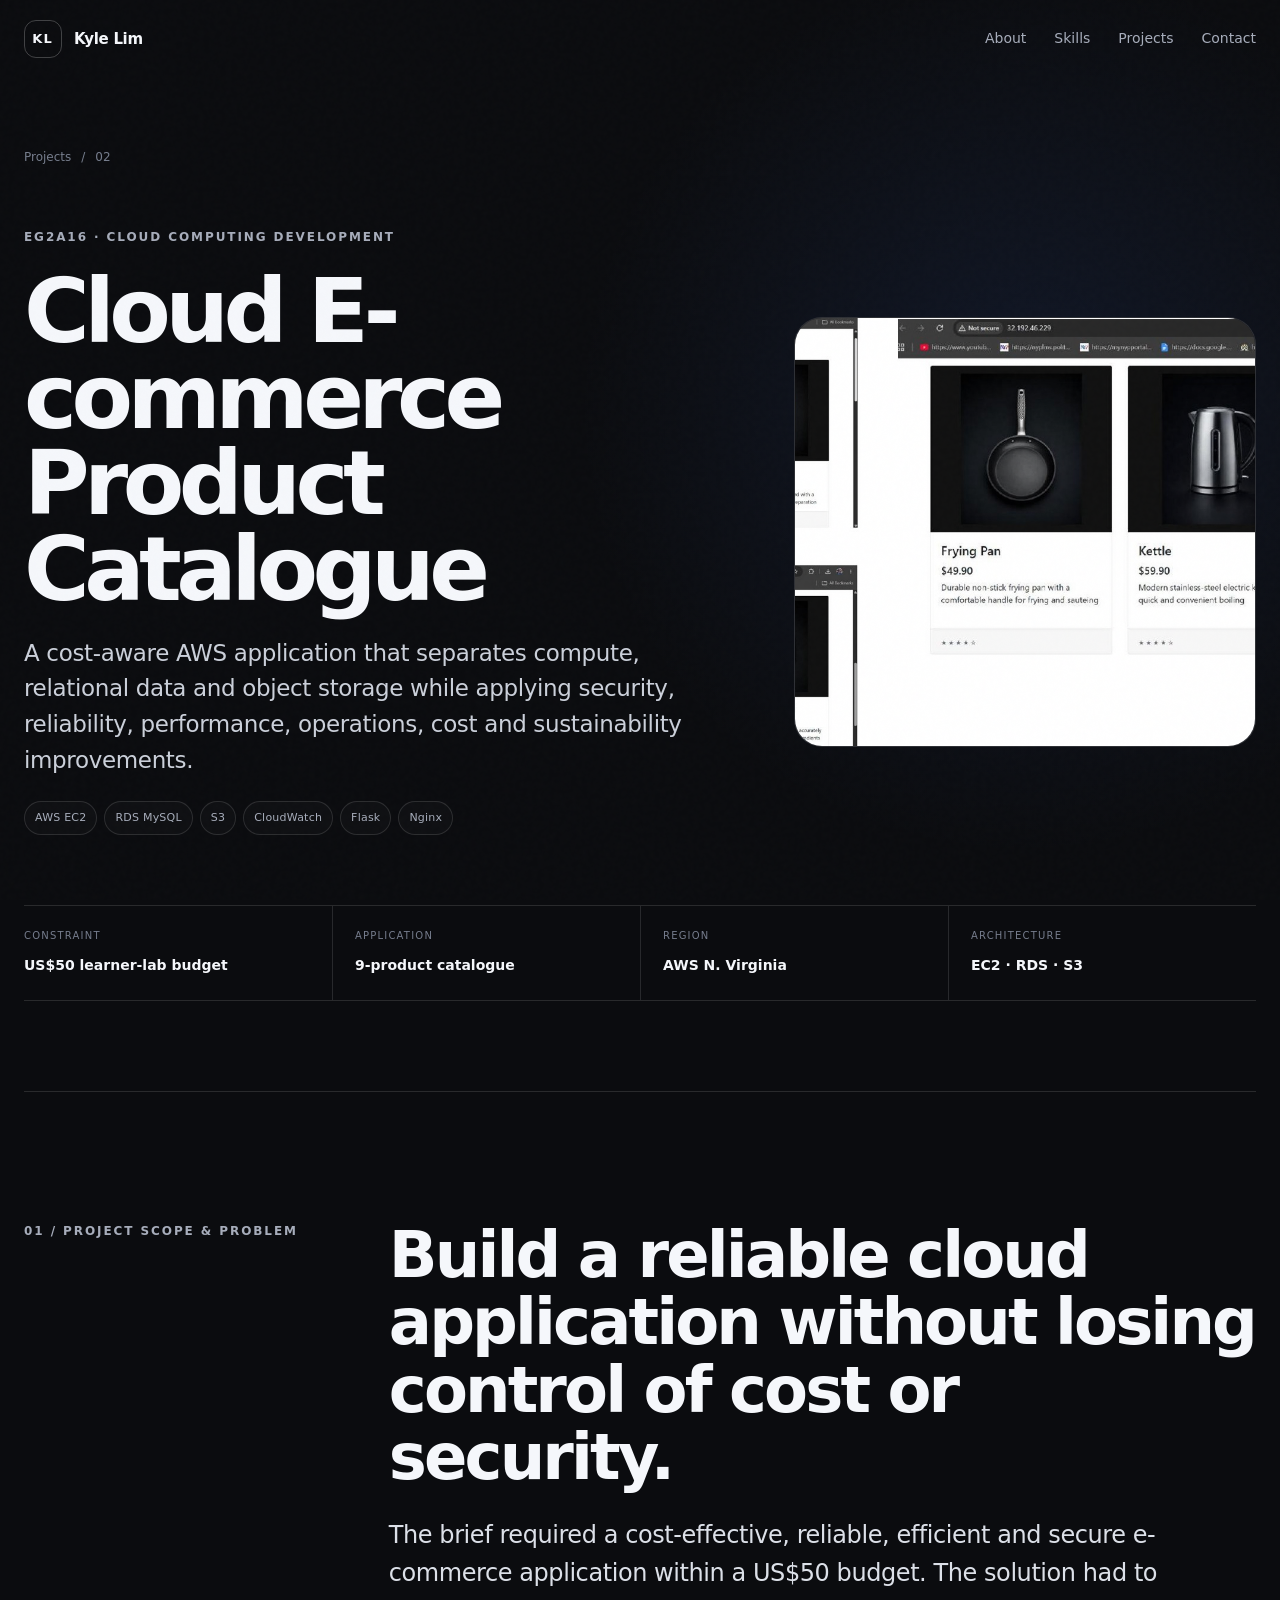
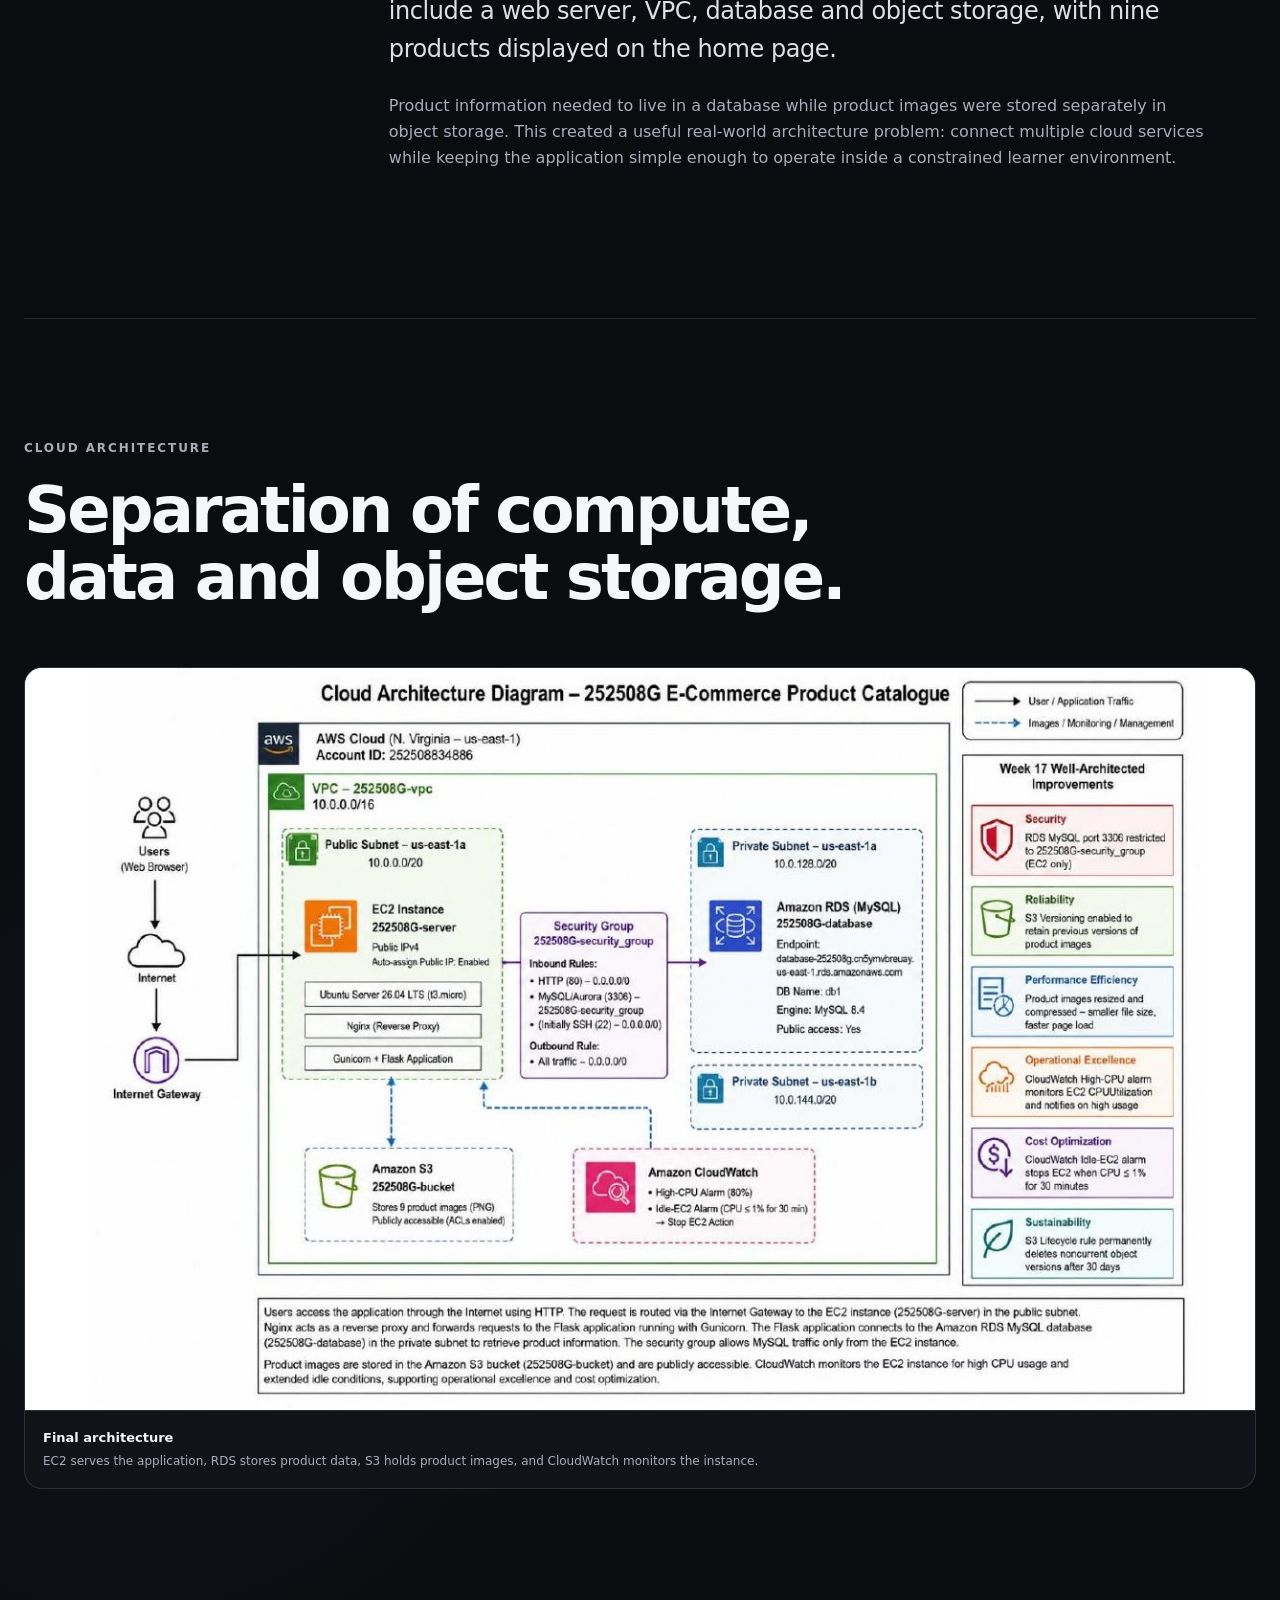
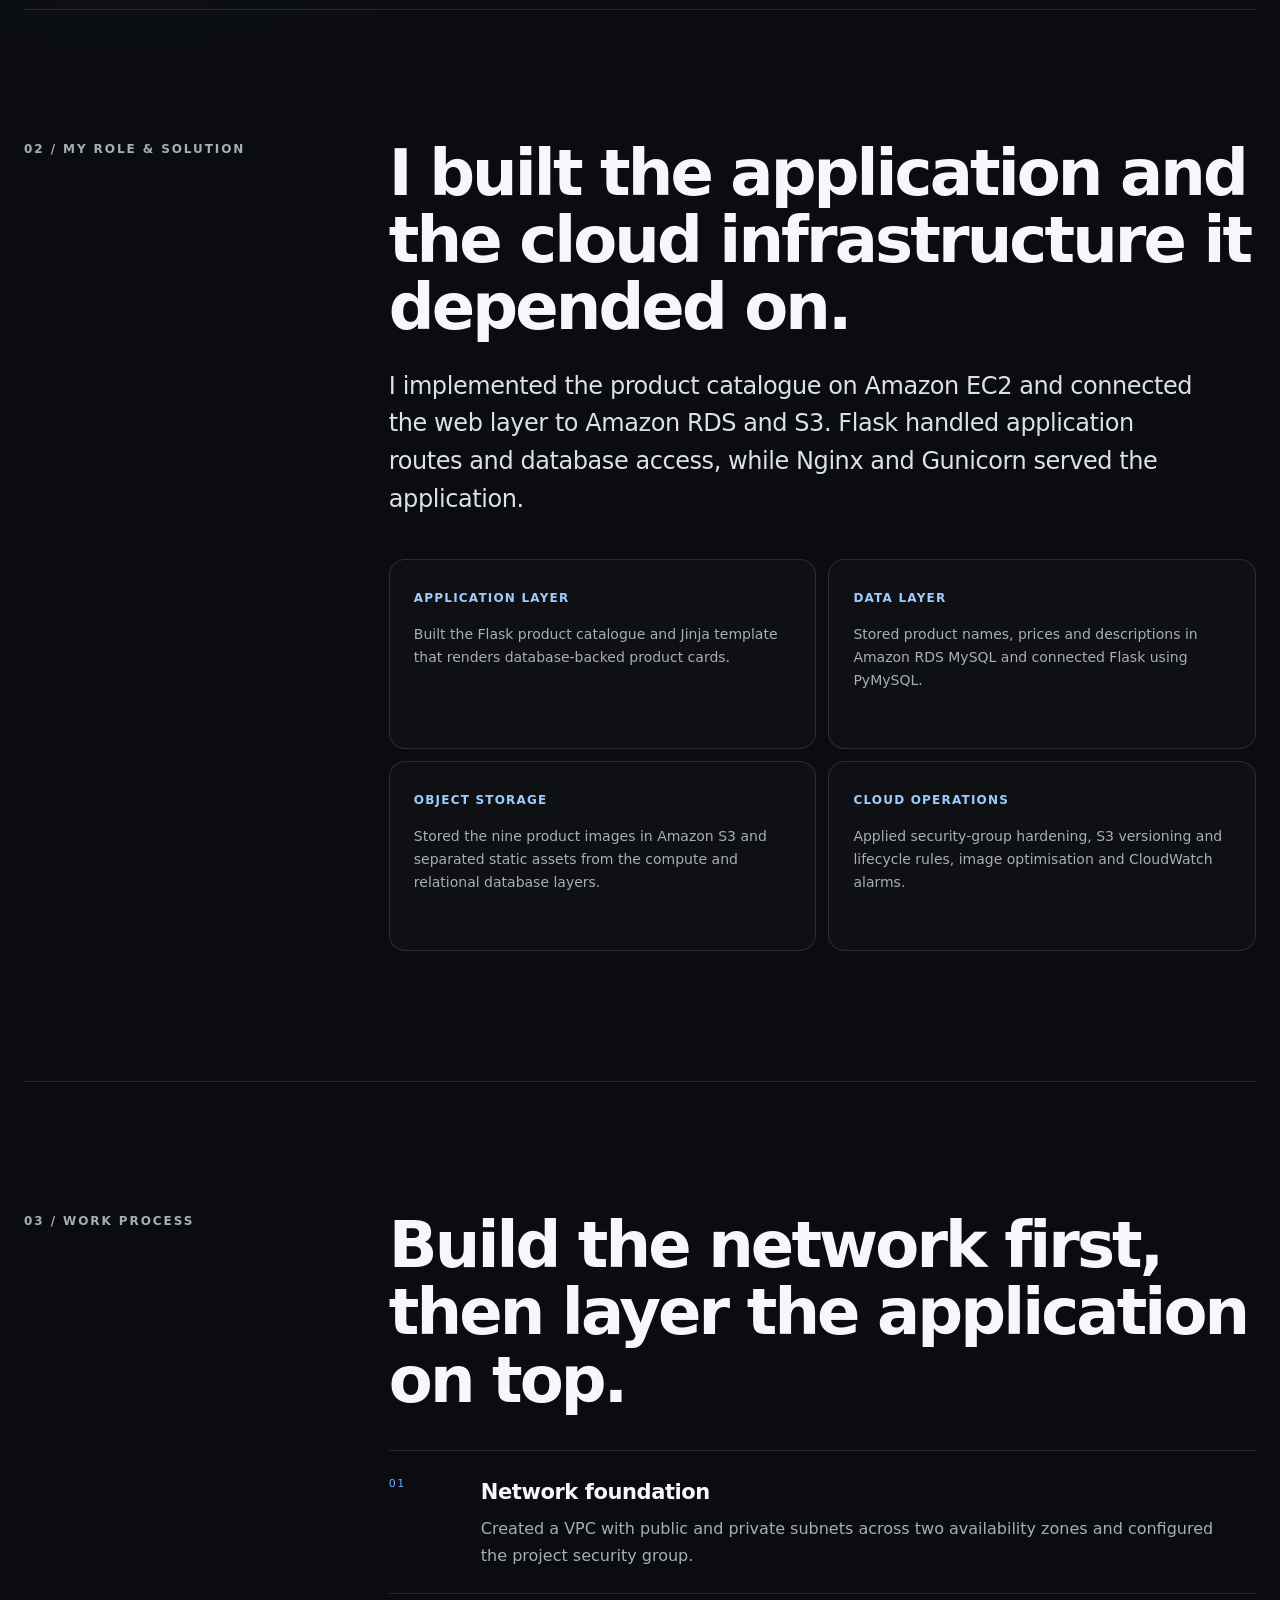
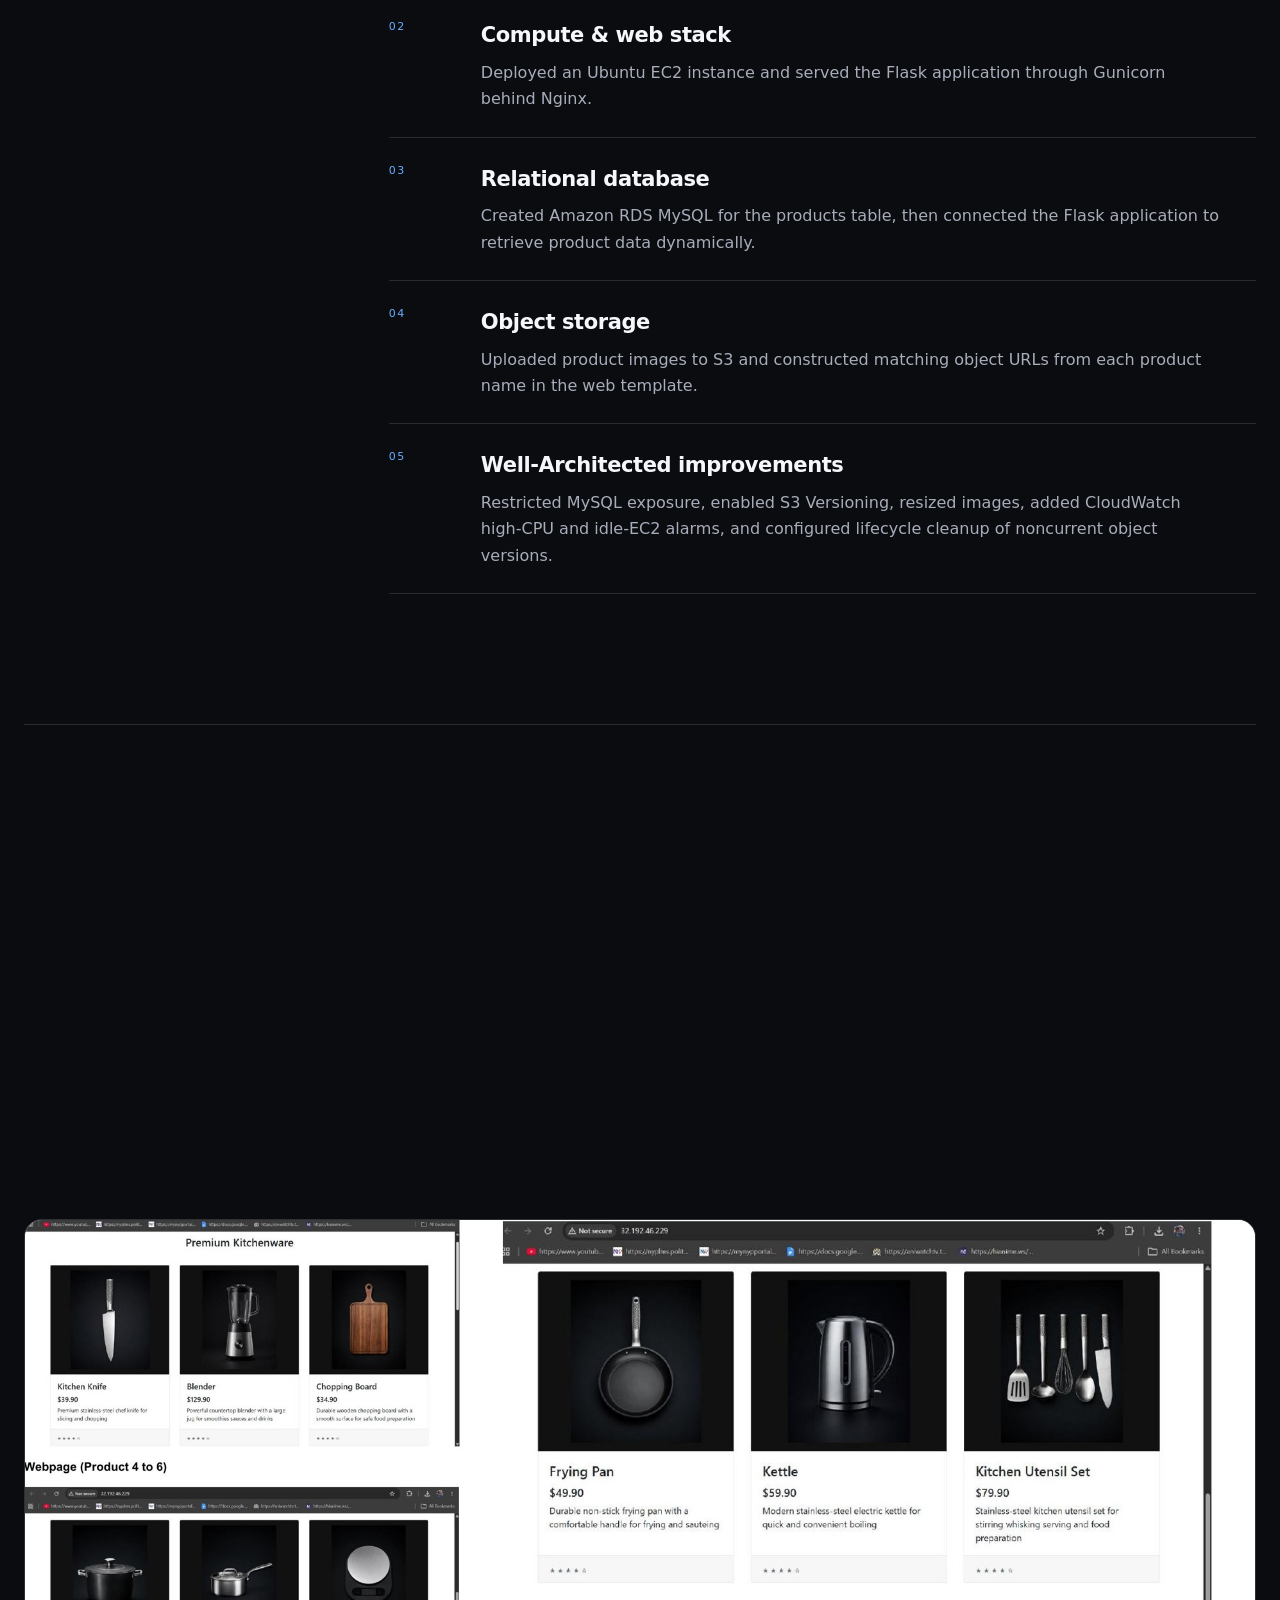
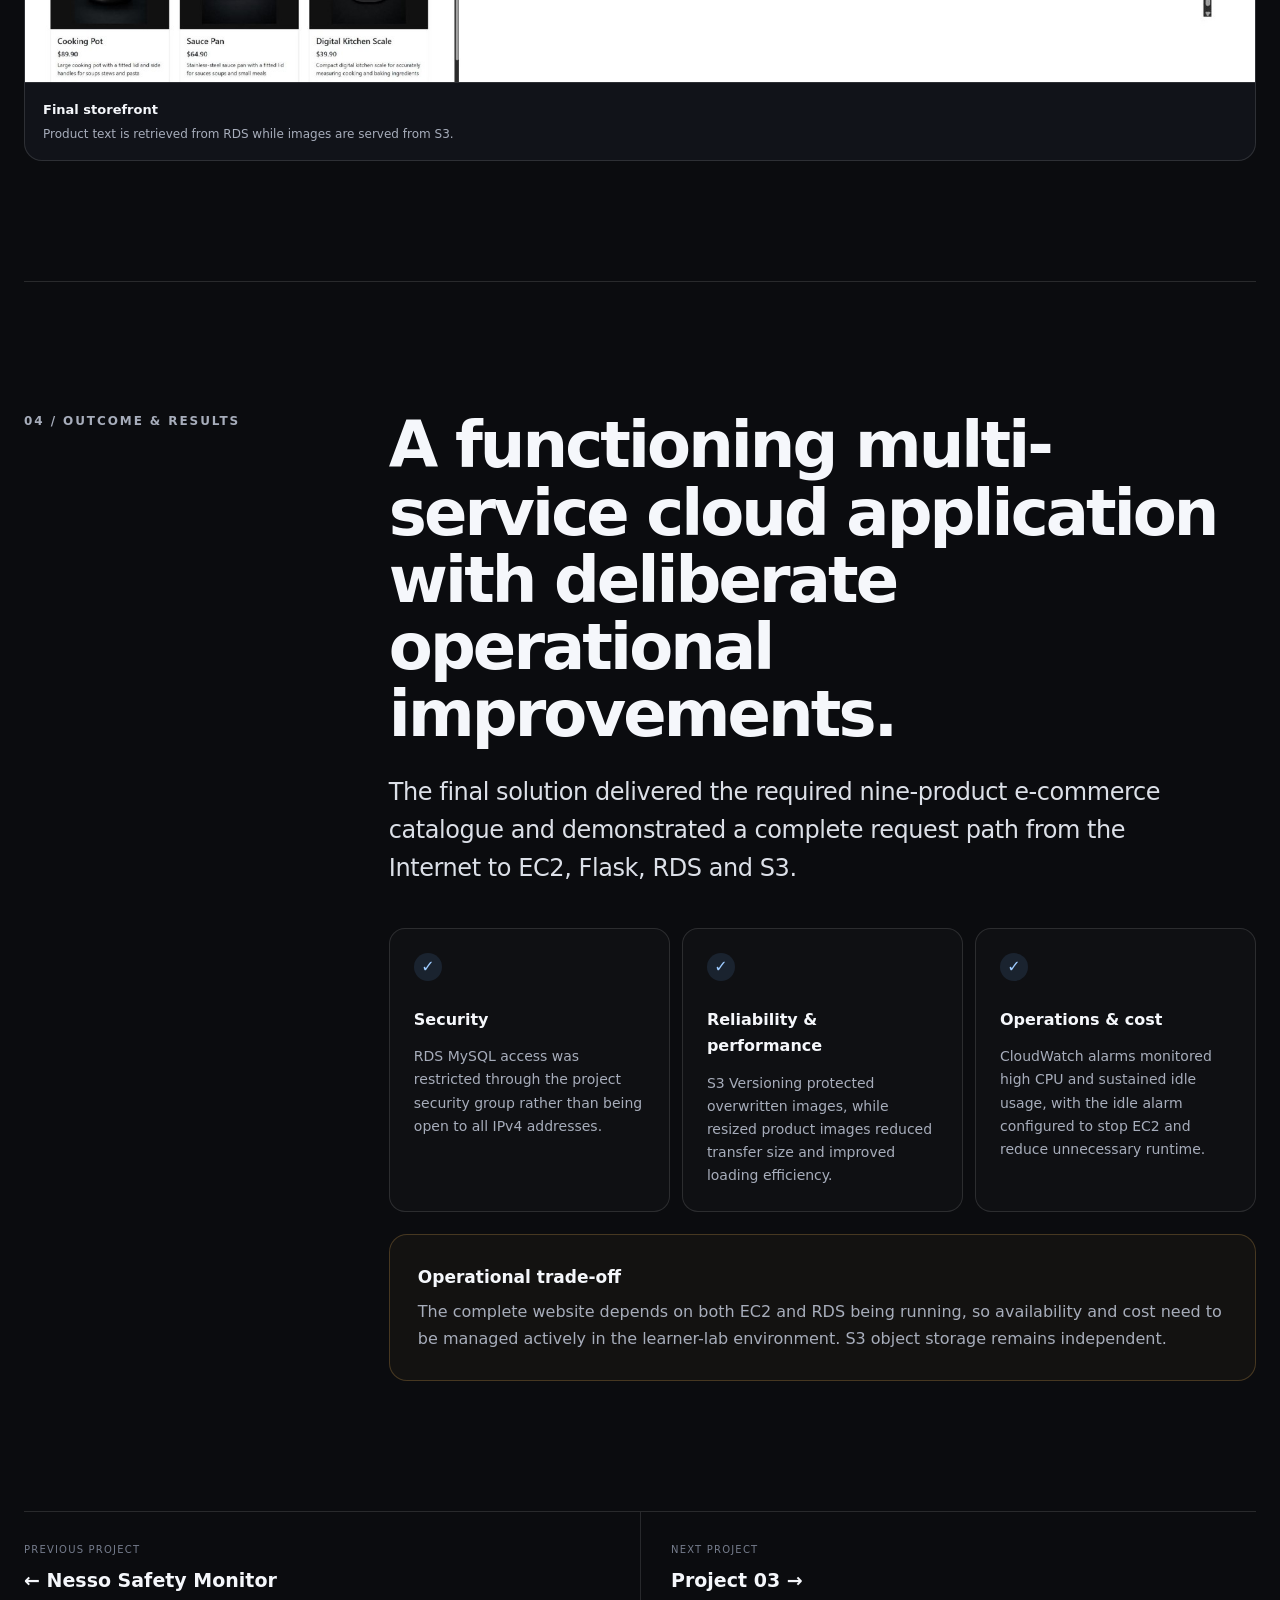
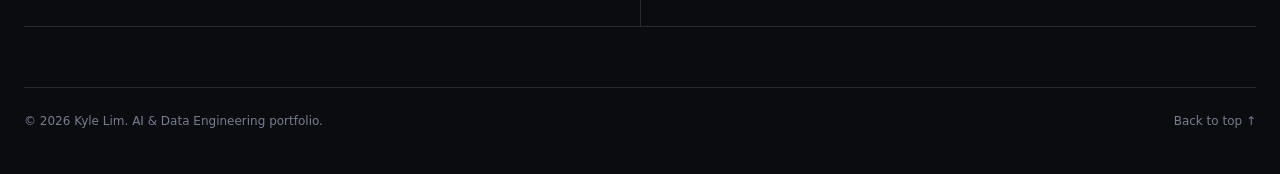
==== commit 9790da9b: "Add files via upload" ====
--- a/cloud.html
+++ b/cloud.html
@@ -31,7 +31,7 @@
           <div class="case-tags"><span>AWS EC2</span><span>RDS MySQL</span><span>S3</span><span>CloudWatch</span><span>Flask</span><span>Nginx</span></div>
         </div>
         <div class="case-hero-visual case-hero-browser reveal reveal-delay">
-          <img src="assets/cloud-storefront.jpg" alt="Nine-product kitchenware e-commerce catalogue hosted using AWS services">
+          <img src="cloud-storefront.jpg" alt="Nine-product kitchenware e-commerce catalogue hosted using AWS services">
         </div>
       </div>
       <div class="case-facts reveal">
@@ -54,7 +54,7 @@
     <section class="media-section section-shell">
       <div class="section-heading reveal"><div class="section-kicker">CLOUD ARCHITECTURE</div><h2>Separation of compute, data and object storage.</h2></div>
       <figure class="media-card media-card-architecture reveal" data-lightbox>
-        <img src="assets/cloud-architecture.jpg" alt="AWS architecture diagram showing VPC, EC2, RDS, S3, CloudWatch and security controls">
+        <img src="cloud-architecture.jpg" alt="AWS architecture diagram showing VPC, EC2, RDS, S3, CloudWatch and security controls">
         <figcaption><strong>Final architecture</strong><span>EC2 serves the application, RDS stores product data, S3 holds product images, and CloudWatch monitors the instance.</span></figcaption>
       </figure>
     </section>
@@ -90,7 +90,7 @@
     <section class="media-section section-shell">
       <div class="section-heading reveal"><div class="section-kicker">FINAL APPLICATION</div><h2>Database-backed catalogue, browser-ready.</h2><p>The final website displayed all nine assigned kitchenware products with their images, names, prices and descriptions.</p></div>
       <figure class="media-card media-card-architecture reveal" data-lightbox>
-        <img src="assets/cloud-storefront.jpg" alt="Screenshots of the final nine-product kitchenware catalogue">
+        <img src="cloud-storefront.jpg" alt="Screenshots of the final nine-product kitchenware catalogue">
         <figcaption><strong>Final storefront</strong><span>Product text is retrieved from RDS while images are served from S3.</span></figcaption>
       </figure>
     </section>
